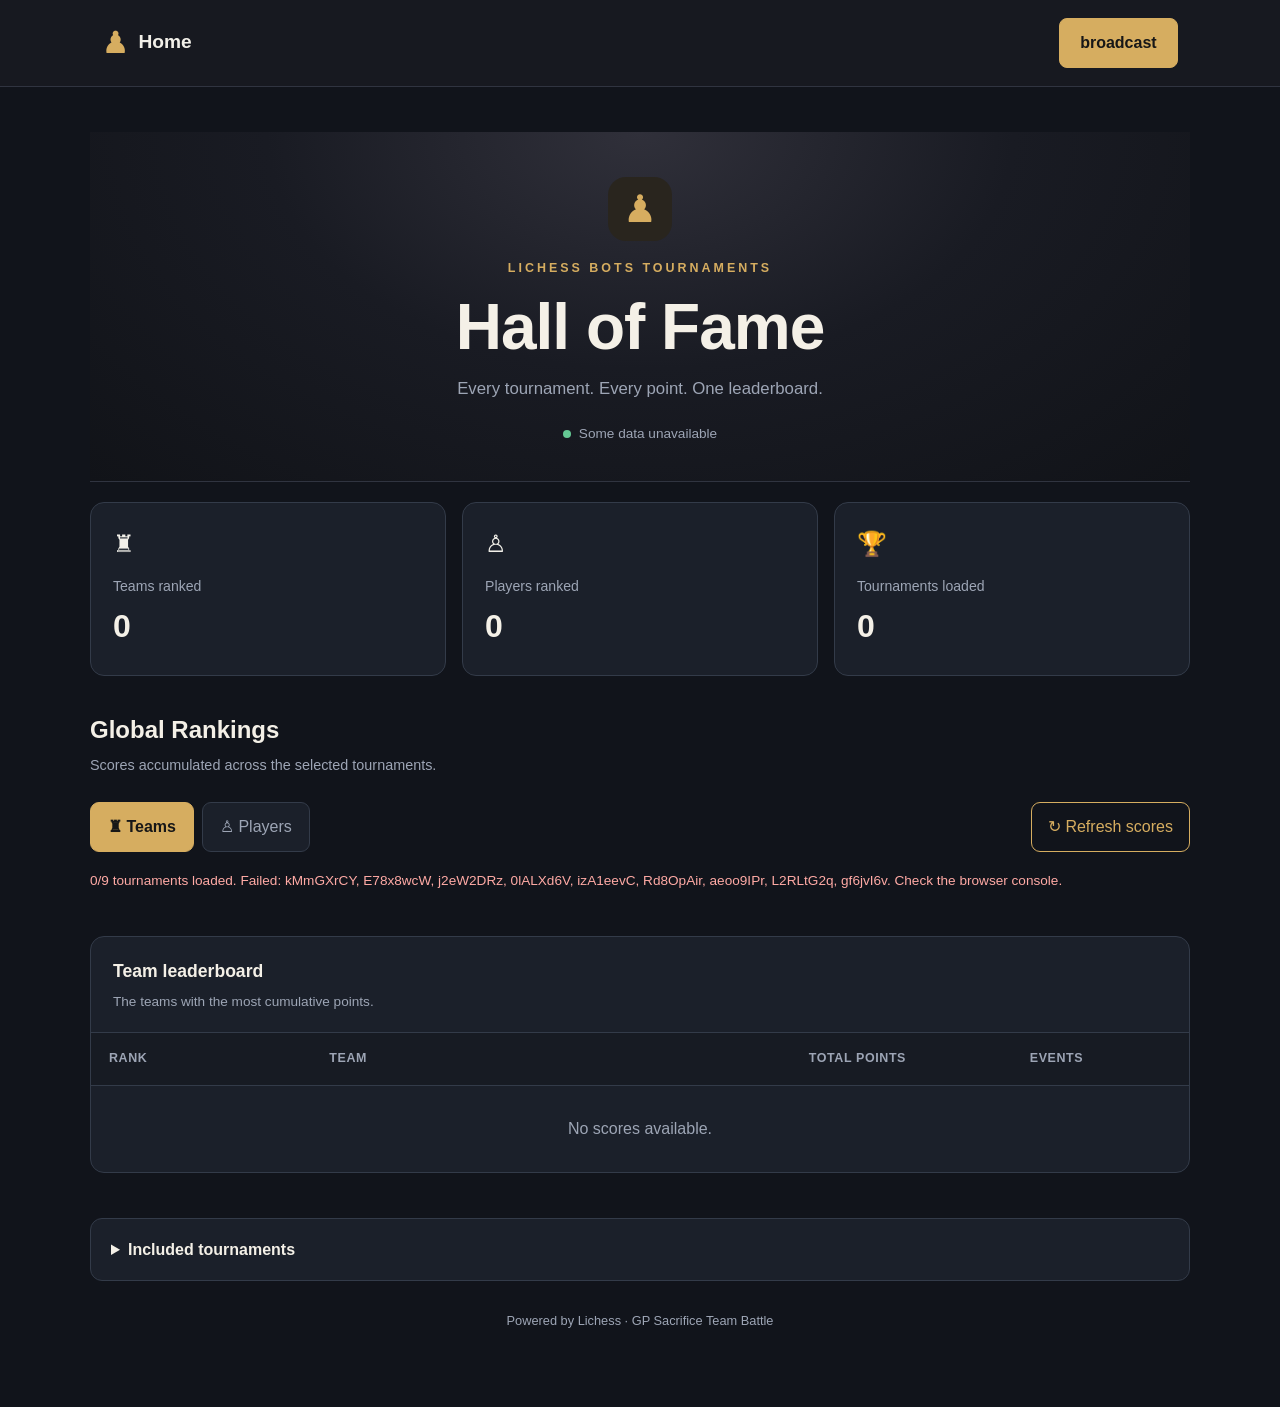
==== stats.html @ 73490b2b "Add files via upload" ====
<!DOCTYPE html>
<html lang="en">

<head>
    <meta charset="UTF-8">
    <meta name="viewport" content="width=device-width, initial-scale=1.0">

    <meta name="description"
          content="BOTs tournament stats">

    <title>Hall of Fame | BOTs Tournament</title>

    <link rel="stylesheet" href="style.css">

    <style>
        :root {
            --stats-bg: #11141b;
            --stats-panel: #1b202a;
            --stats-panel-hover: #242b37;
            --stats-gold: #d6ad60;
            --stats-text: #f4f0e7;
            --stats-muted: #9da5b5;
            --stats-border: #333b49;
        }

        body {
            background: var(--stats-bg);
        }

        .stats-container {
            width: min(1100px, calc(100% - 32px));
            margin: auto;
            padding: 45px 0 75px;
        }

        .hero {
            text-align: center;
            padding: 45px 20px 35px;
        }

        .hero-icon {
            display: inline-flex;
            justify-content: center;
            align-items: center;
            width: 64px;
            height: 64px;
            margin-bottom: 18px;
            border-radius: 18px;
            background: #29251e;
            color: var(--stats-gold);
            font-size: 2.4rem;
        }

        .eyebrow {
            color: var(--stats-gold);
            font-size: 0.78rem;
            font-weight: bold;
            letter-spacing: 3px;
            text-transform: uppercase;
        }

        .hero h1 {
            color: var(--stats-text);
            font-size: clamp(2.4rem, 6vw, 4rem);
            line-height: 1.15;
            margin: 12px 0;
        }

        .hero p {
            color: var(--stats-muted);
            font-size: 1.05rem;
        }

        .live-status {
            display: inline-flex;
            align-items: center;
            gap: 8px;
            margin-top: 20px;
            color: var(--stats-muted);
            font-size: 0.85rem;
        }

        .status-dot {
            width: 8px;
            height: 8px;
            border-radius: 50%;
            background: #65c994;
        }

        .overview {
            display: grid;
            grid-template-columns: repeat(3, minmax(0, 1fr));
            gap: 16px;
            margin: 20px 0 32px;
        }

        .overview-card {
            padding: 22px;
            background: var(--stats-panel);
            border: 1px solid var(--stats-border);
            border-radius: 14px;
        }

        .overview-card .icon {
            font-size: 1.5rem;
            margin-bottom: 12px;
        }

        .overview-label {
            color: var(--stats-muted);
            font-size: 0.88rem;
        }

        .overview-value {
            color: var(--stats-text);
            font-size: 2rem;
            font-weight: 750;
            margin-top: 4px;
        }

        .section-heading {
            margin: 35px 0 18px;
        }

        .section-heading h2 {
            color: var(--stats-text);
            font-size: 1.5rem;
            margin-bottom: 5px;
        }

        .section-heading p {
            color: var(--stats-muted);
            font-size: 0.9rem;
        }

        .toolbar {
            display: flex;
            justify-content: space-between;
            align-items: center;
            flex-wrap: wrap;
            gap: 14px;
            margin: 25px 0 18px;
        }

        .tabs {
            display: flex;
            flex-wrap: wrap;
            gap: 8px;
        }

        .tab {
            padding: 11px 17px;
            background: var(--stats-panel);
            color: var(--stats-muted);
            border: 1px solid var(--stats-border);
            border-radius: 9px;
            font: inherit;
            cursor: pointer;
            transition: 0.2s;
        }

        .tab:hover {
            color: var(--stats-text);
            background: var(--stats-panel-hover);
        }

        .tab.active {
            color: #171717;
            background: var(--stats-gold);
            border-color: var(--stats-gold);
            font-weight: bold;
        }

        .refresh-button {
            padding: 11px 16px;
            color: var(--stats-gold);
            background: transparent;
            border: 1px solid var(--stats-gold);
            border-radius: 9px;
            font: inherit;
            cursor: pointer;
        }

        .refresh-button:hover {
            background: #29251e;
        }

        .refresh-button:disabled {
            opacity: 0.5;
            cursor: wait;
        }

        .ranking-card {
            overflow: hidden;
            background: var(--stats-panel);
            border: 1px solid var(--stats-border);
            border-radius: 14px;
        }

        .ranking-top {
            padding: 20px 22px;
            border-bottom: 1px solid var(--stats-border);
        }

        .ranking-top h3 {
            color: var(--stats-text);
            font-size: 1.1rem;
        }

        .ranking-top p {
            margin-top: 5px;
            color: var(--stats-muted);
            font-size: 0.85rem;
        }

        .table-wrapper {
            overflow-x: auto;
        }

        .ranking-table {
            width: 100%;
            border-collapse: collapse;
            text-align: left;
        }

        .ranking-table th,
        .ranking-table td {
            padding: 16px 18px;
            border-bottom: 1px solid var(--stats-border);
        }

        .ranking-table th {
            background: #171b23;
            color: var(--stats-muted);
            font-size: 0.78rem;
            text-transform: uppercase;
            letter-spacing: 0.6px;
            white-space: nowrap;
        }

        .ranking-table tbody tr:last-child td {
            border-bottom: none;
        }

        .ranking-table tbody tr:hover {
            background: var(--stats-panel-hover);
        }

        .rank-cell {
            width: 65px;
            color: var(--stats-muted);
            font-weight: bold;
        }

        .rank-medal {
            font-size: 1.25rem;
        }

        .entity-link {
            color: var(--stats-text);
            text-decoration: none;
            font-weight: bold;
        }

        .entity-link:hover {
            color: var(--stats-gold);
        }

        .score-cell {
            color: var(--stats-gold);
            text-align: right;
            font-weight: bold;
            white-space: nowrap;
        }

        .count-cell {
            color: var(--stats-muted);
            text-align: center;
        }

        .table-message {
            color: var(--stats-muted);
            text-align: center;
            padding: 30px 15px !important;
        }

        .page-status {
            margin: 15px 0;
            color: var(--stats-muted);
            font-size: 0.85rem;
            overflow-wrap: anywhere;
        }

        .page-status.error {
            color: #ffaaa5;
        }

        .tournament-info {
            margin-top: 25px;
            padding: 18px 20px;
            background: var(--stats-panel);
            border: 1px solid var(--stats-border);
            border-radius: 12px;
        }

        .tournament-info summary {
            color: var(--stats-text);
            font-weight: bold;
            cursor: pointer;
        }

        .tournament-info ul {
            margin: 15px 0 0 20px;
            color: var(--stats-muted);
        }

        .tournament-info li {
            margin: 8px 0;
        }

        .tournament-info a {
            color: var(--stats-gold);
        }

        .footer-note {
            text-align: center;
            color: var(--stats-muted);
            font-size: 0.8rem;
            margin-top: 30px;
        }

        .hidden {
            display: none !important;
        }

        @media (max-width: 700px) {
            .overview {
                grid-template-columns: 1fr;
                gap: 10px;
            }

            .overview-card {
                display: grid;
                grid-template-columns: 45px 1fr;
                align-items: center;
                padding: 16px;
            }

            .overview-card .icon {
                grid-row: span 2;
                margin: 0;
            }

            .overview-value {
                font-size: 1.6rem;
            }

            .hero {
                padding: 30px 10px;
            }

            .toolbar {
                align-items: stretch;
            }

            .tabs {
                display: grid;
                grid-template-columns: 1fr 1fr;
            }

            .refresh-button {
                width: 100%;
            }

            .ranking-table th,
            .ranking-table td {
                padding: 13px 11px;
            }
        }
    </style>
</head>

<body>

    <nav class="top-nav">
        <a href="index.html" class="logo">
            <span>♟</span>
            Home
        </a>

        <a href="diffusion.html" class="button">
            broadcast
        </a>

    </nav>

    <main class="stats-container">

        <header class="hero">
            <div class="hero-icon">♟</div>

            <div class="eyebrow">Lichess BOTs Tournaments</div>

            <h1>Hall of Fame</h1>

            <p>
                Every tournament. Every point. One leaderboard.
            </p>

            <div class="live-status">
                <span class="status-dot"></span>
                <span id="live-label">Connecting to Lichess...</span>
            </div>
        </header>

        <section class="overview" aria-label="Statistics overview">

            <article class="overview-card">
                <div class="icon">♜</div>
                <div class="overview-label">Teams ranked</div>
                <div class="overview-value" id="team-count">—</div>
            </article>

            <article class="overview-card">
                <div class="icon">♙</div>
                <div class="overview-label">Players ranked</div>
                <div class="overview-value" id="player-count">—</div>
            </article>

            <article class="overview-card">
                <div class="icon">🏆</div>
                <div class="overview-label">Tournaments loaded</div>
                <div class="overview-value" id="tournament-count">0</div>
            </article>

        </section>

        <div class="section-heading">
            <h2>Global Rankings</h2>
            <p>Scores accumulated across the selected tournaments.</p>
        </div>

        <div class="toolbar">

            <div class="tabs" role="tablist" aria-label="Leaderboard">
                <button
                    type="button"
                    class="tab active"
                    id="teams-tab"
                    role="tab"
                    aria-selected="true"
                    aria-controls="teams-panel">
                    ♜ Teams
                </button>

                <button
                    type="button"
                    class="tab"
                    id="players-tab"
                    role="tab"
                    aria-selected="false"
                    aria-controls="players-panel">
                    ♙ Players
                </button>
            </div>

            <button type="button" class="refresh-button" id="refresh-button">
                ↻ Refresh scores
            </button>

        </div>

        <p id="status" class="page-status" role="status" aria-live="polite">
            Loading rankings...
        </p>

        <section id="teams-panel" role="tabpanel" aria-labelledby="teams-tab">
            <div class="ranking-card">

                <div class="ranking-top">
                    <h3>Team leaderboard</h3>
                    <p>The teams with the most cumulative points.</p>
                </div>

                <div class="table-wrapper">
                    <table class="ranking-table">
                        <thead>
                            <tr>
                                <th>Rank</th>
                                <th>Team</th>
                                <th style="text-align:right">Total points</th>
                                <th style="text-align:center">Events</th>
                            </tr>
                        </thead>

                        <tbody id="teams-body">
                            <tr>
                                <td colspan="4" class="table-message">
                                    Loading team rankings...
                                </td>
                            </tr>
                        </tbody>
                    </table>
                </div>

            </div>
        </section>

        <section id="players-panel"
                 class="hidden"
                 role="tabpanel"
                 aria-labelledby="players-tab">

            <div class="ranking-card">

                <div class="ranking-top">
                    <h3>Player leaderboard</h3>
                    <p>The players with the most individual points.</p>
                </div>

                <div class="table-wrapper">
                    <table class="ranking-table">
                        <thead>
                            <tr>
                                <th>Rank</th>
                                <th>Player</th>
                                <th style="text-align:right">Total points</th>
                                <th style="text-align:center">Events</th>
                            </tr>
                        </thead>

                        <tbody id="players-body">
                            <tr>
                                <td colspan="4" class="table-message">
                                    Loading player rankings...
                                </td>
                            </tr>
                        </tbody>
                    </table>
                </div>

            </div>
        </section>

        <details class="tournament-info">
            <summary>Included tournaments</summary>
            <ul id="tournament-list"></ul>
        </details>

        <p class="footer-note">
            Powered by Lichess · GP Sacrifice Team Battle
        </p>

    </main>

    <script>
    (() => {
        "use strict";

        /*
         * ADD YOUR TOURNAMENTS HERE.
         * Copy the ID from the end of each Lichess tournament URL.
         *
         * Example:
         * https://lichess.org/tournament/jOoF0hen
         * ID: jOoF0hen
         */

        const TOURNAMENTS = [
            "kMmGXrCY",
            "E78x8wcW",
            "j2eW2DRz",
            "0lALXd6V",
            "izA1eevC",
            "Rd8OpAir",
            "aeoo9IPr",
            "L2RLtG2q",
            "gf6jvI6v"

            // Add more tournament IDs below:
            // "AbCd1234",
            // "EfGh5678",
        ];

        const API = "https://lichess.org/api/tournament";

        const $ = id => document.getElementById(id);

        const teamsBody = $("teams-body");
        const playersBody = $("players-body");
        const status = $("status");
        const refreshButton = $("refresh-button");

        let loading = false;

        function showMessage(body, message) {
            body.replaceChildren();

            const row = document.createElement("tr");
            const cell = document.createElement("td");

            cell.colSpan = 4;
            cell.className = "table-message";
            cell.textContent = message;

            row.appendChild(cell);
            body.appendChild(row);
        }

        async function fetchJson(url) {
            const response = await fetch(url, {
                headers: { Accept: "application/json" },
                cache: "no-store"
            });

            if (!response.ok) {
                throw new Error(`HTTP ${response.status}`);
            }

            return response.json();
        }

        async function fetchText(url) {
            const response = await fetch(url, {
                headers: { Accept: "application/x-ndjson" },
                cache: "no-store"
            });

            if (!response.ok) {
                throw new Error(`HTTP ${response.status}`);
            }

            return response.text();
        }

        function parseNdjson(text) {
            return text
                .split(/\r?\n/)
                .filter(line => line.trim())
                .map(line => JSON.parse(line));
        }

        function addTeam(map, team, tournamentId) {
            const id = team.id || team.team?.id;
            const score = Number(
                team.score ?? team.points ?? team.teamScore
            );

            if (!id || !Number.isFinite(score)) return;

            if (!map.has(id)) {
                map.set(id, {
                    id,
                    name: team.name || team.team?.name || id,
                    points: 0,
                    events: new Set()
                });
            }

            const entry = map.get(id);
            entry.points += score;
            entry.events.add(tournamentId);

            if (team.name || team.team?.name) {
                entry.name = team.name || team.team.name;
            }
        }

        function addPlayer(map, result, tournamentId) {
            const username = result.username || result.user?.name;

            const score = Number(
                result.score ?? result.points
            );

            if (!username || !Number.isFinite(score)) return;

            const key = username.toLowerCase();

            if (!map.has(key)) {
                map.set(key, {
                    username,
                    points: 0,
                    events: new Set()
                });
            }

            const entry = map.get(key);
            entry.points += score;
            entry.events.add(tournamentId);
        }

        async function loadTournament(id, teamTotals, playerTotals) {
            // Team standings endpoint.
            const teamData = await fetchJson(
                `${API}/${encodeURIComponent(id)}/teams`
            );

            const teams = Array.isArray(teamData.teams)
                ? teamData.teams
                : [];

            for (const team of teams) {
                addTeam(teamTotals, team, id);
            }

            // Individual tournament results are NDJSON.
            const resultText = await fetchText(
                `${API}/${encodeURIComponent(id)}/results?nb=1000`
            );

            const results = parseNdjson(resultText);

            for (const result of results) {
                addPlayer(playerTotals, result, id);
            }
        }

        function medal(rank) {
            if (rank === 0) return "🥇";
            if (rank === 1) return "🥈";
            if (rank === 2) return "🥉";
            return String(rank + 1).padStart(2, "0");
        }

        function renderRanking(body, entries, type) {
            body.replaceChildren();

            entries.sort((a, b) =>
                b.points - a.points ||
                (type === "teams" ? a.name : a.username)
                    .localeCompare(type === "teams" ? b.name : b.username)
            );

            if (!entries.length) {
                showMessage(body, "No scores available.");
                return;
            }

            entries.forEach((entry, index) => {
                const row = document.createElement("tr");

                const rank = document.createElement("td");
                rank.className = "rank-cell";

                if (index < 3) {
                    const badge = document.createElement("span");
                    badge.className = "rank-medal";
                    badge.textContent = medal(index);
                    rank.appendChild(badge);
                } else {
                    rank.textContent = medal(index);
                }

                const nameCell = document.createElement("td");
                const link = document.createElement("a");
                link.className = "entity-link";

                if (type === "teams") {
                    link.href =
                        `https://lichess.org/team/${encodeURIComponent(entry.id)}`;
                    link.textContent = entry.name;
                } else {
                    link.href =
                        `https://lichess.org/@/${encodeURIComponent(entry.username)}`;
                    link.textContent = entry.username;
                }

                link.target = "_blank";
                link.rel = "noopener noreferrer";

                nameCell.appendChild(link);

                const points = document.createElement("td");
                points.className = "score-cell";
                points.textContent = Math.round(entry.points).toLocaleString();

                const events = document.createElement("td");
                events.className = "count-cell";
                events.textContent = entry.events.size;

                row.append(rank, nameCell, points, events);
                body.appendChild(row);
            });
        }

        function renderTournamentList() {
            const list = $("tournament-list");
            list.replaceChildren();

            TOURNAMENTS.forEach(id => {
                const item = document.createElement("li");
                const link = document.createElement("a");

                link.href =
                    `https://lichess.org/tournament/${encodeURIComponent(id)}`;
                link.target = "_blank";
                link.rel = "noopener noreferrer";
                link.textContent = id;

                item.appendChild(link);
                list.appendChild(item);
            });

            $("tournament-count").textContent = "0";
        }

        async function refreshRankings() {
            if (loading) return;

            loading = true;
            refreshButton.disabled = true;
            status.classList.remove("error");

            $("live-label").textContent = "Updating standings...";
            status.textContent = "Fetching data from Lichess...";

            const teamTotals = new Map();
            const playerTotals = new Map();

            let successful = 0;
            const errors = [];

            try {
                for (const id of TOURNAMENTS) {
                    status.textContent =
                        `Loading tournament ${id}...`;

                    try {
                        await loadTournament(
                            id,
                            teamTotals,
                            playerTotals
                        );

                        successful++;
                    } catch (error) {
                        console.error(`Tournament ${id}:`, error);
                        errors.push(id);
                    }
                }

                renderRanking(
                    teamsBody,
                    [...teamTotals.values()],
                    "teams"
                );

                renderRanking(
                    playersBody,
                    [...playerTotals.values()],
                    "players"
                );

                $("team-count").textContent = teamTotals.size;
                $("player-count").textContent = playerTotals.size;
                $("tournament-count").textContent = successful;

                if (errors.length) {
                    status.classList.add("error");
                    status.textContent =
                        `${successful}/${TOURNAMENTS.length} tournaments loaded. ` +
                        `Failed: ${errors.join(", ")}. Check the browser console.`;

                    $("live-label").textContent = "Some data unavailable";
                } else {
                    status.textContent =
                        `All ${successful} tournament(s) loaded · ` +
                        `Updated at ${new Date().toLocaleTimeString()}`;

                    $("live-label").textContent = "Standings updated";
                }

            } catch (error) {
                console.error(error);
                status.classList.add("error");
                status.textContent =
                    "Unable to load standings. Please try again later.";
                $("live-label").textContent = "Connection unavailable";

            } finally {
                loading = false;
                refreshButton.disabled = false;
            }
        }

        $("teams-tab").addEventListener("click", () => {
            $("teams-panel").classList.remove("hidden");
            $("players-panel").classList.add("hidden");

            $("teams-tab").classList.add("active");
            $("players-tab").classList.remove("active");

            $("teams-tab").setAttribute("aria-selected", "true");
            $("players-tab").setAttribute("aria-selected", "false");
        });

        $("players-tab").addEventListener("click", () => {
            $("players-panel").classList.remove("hidden");
            $("teams-panel").classList.add("hidden");

            $("players-tab").classList.add("active");
            $("teams-tab").classList.remove("active");

            $("players-tab").setAttribute("aria-selected", "true");
            $("teams-tab").setAttribute("aria-selected", "false");
        });

        refreshButton.addEventListener("click", refreshRankings);

        renderTournamentList();
        refreshRankings();

        // Automatic refresh every 60 seconds.
        setInterval(refreshRankings, 60000);
    })();
    </script>

</body>
</html>
---- style.css ----
/* =========================
   GENERAL SETTINGS
========================= */

* {
    margin: 0;
    padding: 0;
    box-sizing: border-box;
}

:root {
    --background: #111318;
    --surface: #1b1e26;
    --surface-hover: #242834;
    --gold: #d6ad60;
    --gold-hover: #edc77e;
    --text: #f2f0e9;
    --text-muted: #a8acb8;
    --border: #303440;
}

html {
    scroll-behavior: smooth;
}

body {
    font-family: Arial, Helvetica, sans-serif;
    background: var(--background);
    color: var(--text);
    line-height: 1.6;
    min-height: 100vh;
}


/* =========================
   NAVIGATION
========================= */

.top-nav {
    display: flex;
    justify-content: space-between;
    align-items: center;
    gap: 24px;

    padding: 18px 8%;
    background: #171920;
    border-bottom: 1px solid var(--border);
}

.logo {
    display: flex;
    align-items: center;
    gap: 10px;

    color: var(--text);
    text-decoration: none;
    font-size: 1.2rem;
    font-weight: bold;
}

.logo span {
    color: var(--gold);
    font-size: 1.8rem;
}

.top-nav-links {
    display: flex;
    align-items: center;
    gap: 12px;
}

.top-nav-links a {
    color: var(--text-muted);
    text-decoration: none;

    padding: 9px 15px;
    border-radius: 8px;

    transition:
        color 0.2s ease,
        background 0.2s ease;
}

.top-nav-links a:hover {
    color: var(--gold);
    background: var(--surface-hover);
}

.top-nav-links a.active {
    color: var(--gold);
    background: #29251e;
}


/* =========================
   HEADER / HERO
========================= */

header {
    text-align: center;

    padding: 95px 20px 80px;

    background:
        radial-gradient(
            ellipse at top,
            #30303a 0%,
            #191b23 48%,
            var(--background) 100%
        );

    border-bottom: 1px solid var(--border);
}

header h1 {
    font-size: clamp(2rem, 5vw, 3.5rem);
    line-height: 1.2;
    margin-bottom: 20px;
    color: var(--gold);
    letter-spacing: -1px;
}

header p {
    max-width: 650px;
    margin: 0 auto;

    color: var(--text-muted);
    font-size: 1.1rem;
}


/* =========================
   MAIN CONTENT
========================= */

main {
    width: min(100% - 40px, 1000px);
    margin: 0 auto;
    padding: 25px 0 70px;
}

section {
    margin: 45px 0;
}

section h2 {
    font-size: 1.6rem;
    margin-bottom: 20px;
    padding-left: 14px;

    border-left: 4px solid var(--gold);
}


/* =========================
   CARDS
========================= */

.card {
    background: var(--surface);

    border: 1px solid var(--border);
    border-radius: 14px;

    padding: 28px;
    box-shadow: 0 8px 25px rgba(0, 0, 0, 0.15);

    transition:
        transform 0.2s ease,
        border-color 0.2s ease,
        background 0.2s ease;
}

.card:hover {
    transform: translateY(-3px);
    border-color: #76613e;
    background: var(--surface-hover);
}

.card p {
    color: var(--text-muted);
    margin-bottom: 22px;
    font-size: 1rem;
}


/* =========================
   BUTTONS
========================= */

.button {
    display: inline-block;

    padding: 11px 20px;
    border-radius: 8px;

    background: var(--gold);
    color: #171717;

    text-decoration: none;
    font-weight: bold;
    text-align: center;

    border: 1px solid var(--gold);

    transition:
        background 0.2s ease,
        transform 0.2s ease,
        box-shadow 0.2s ease;
}

.button:hover {
    background: var(--gold-hover);
    transform: translateY(-2px);
    box-shadow: 0 5px 15px rgba(214, 173, 96, 0.2);
}

.button:focus-visible,
.top-nav-links a:focus-visible,
.logo:focus-visible {
    outline: 2px solid var(--gold-hover);
    outline-offset: 4px;
}


/* =========================
   RESPONSIVE DESIGN
========================= */

@media (max-width: 600px) {

    .top-nav {
        flex-direction: column;
        padding: 16px 12px;
        gap: 12px;
    }

    .logo {
        font-size: 1.1rem;
    }

    .top-nav-links {
        justify-content: center;
        flex-wrap: wrap;
    }

    header {
        padding: 65px 18px 55px;
    }

    header p {
        font-size: 1rem;
    }

    main {
        width: calc(100% - 28px);
        padding-top: 10px;
    }

    section {
        margin: 35px 0;
    }

    section h2 {
        font-size: 1.35rem;
    }

    .card {
        padding: 22px;
    }

    .button {
        max-width: 100%;
    }
}


/* =========================
   REDUCED MOTION
========================= */

@media (prefers-reduced-motion: reduce) {

    html {
        scroll-behavior: auto;
    }

    *,
    *::before,
    *::after {
        transition-duration: 0.01ms !important;
        animation-duration: 0.01ms !important;
    }
}

/* =========================
   COMING SOON PAGE
========================= */

.coming-soon {
    min-height: 80vh;

    display: flex;
    justify-content: center;
    align-items: center;

    padding: 40px 20px;
    text-align: center;
}

.coming-soon-content {
    max-width: 650px;
    padding: 45px 25px;
}

.chess-icon {
    font-size: 5rem;
    color: var(--gold);
    margin-bottom: 20px;
}

.coming-soon h1 {
    font-size: clamp(2.5rem, 7vw, 4rem);
    color: var(--gold);
    margin-bottom: 20px;
}

.coming-soon p {
    color: var(--text-muted);
    font-size: 1.15rem;
    margin-bottom: 12px;
}

.coming-soon .subtitle {
    margin-bottom: 30px;
}

.coming-soon .button {
    margin-top: 10px;
}
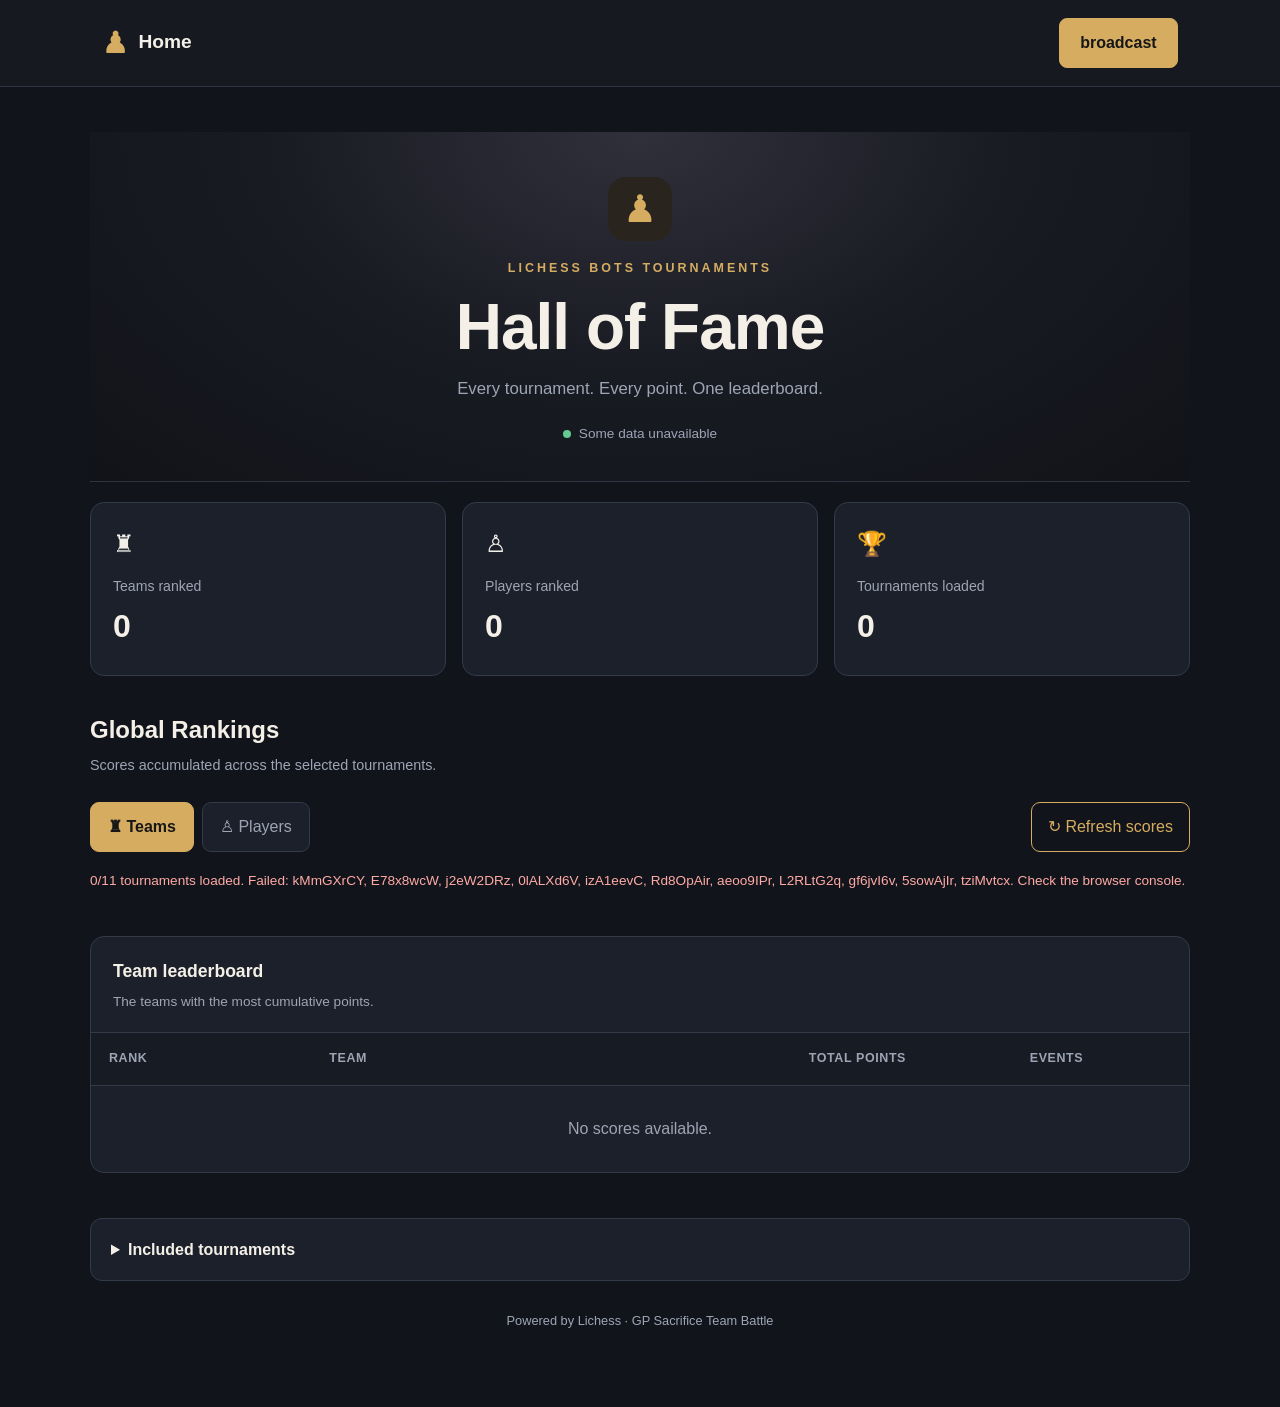
==== commit a15419d7: "Add tournament IDs to stats.html" ====
--- a/stats.html
+++ b/stats.html
@@ -575,7 +575,9 @@
             "Rd8OpAir",
             "aeoo9IPr",
             "L2RLtG2q",
-            "gf6jvI6v"
+            "gf6jvI6v",
+            "5sowAjIr",
+            "tziMvtcx"
 
             // Add more tournament IDs below:
             // "AbCd1234",
@@ -917,4 +919,4 @@
     </script>
 
 </body>
-</html>+</html>
